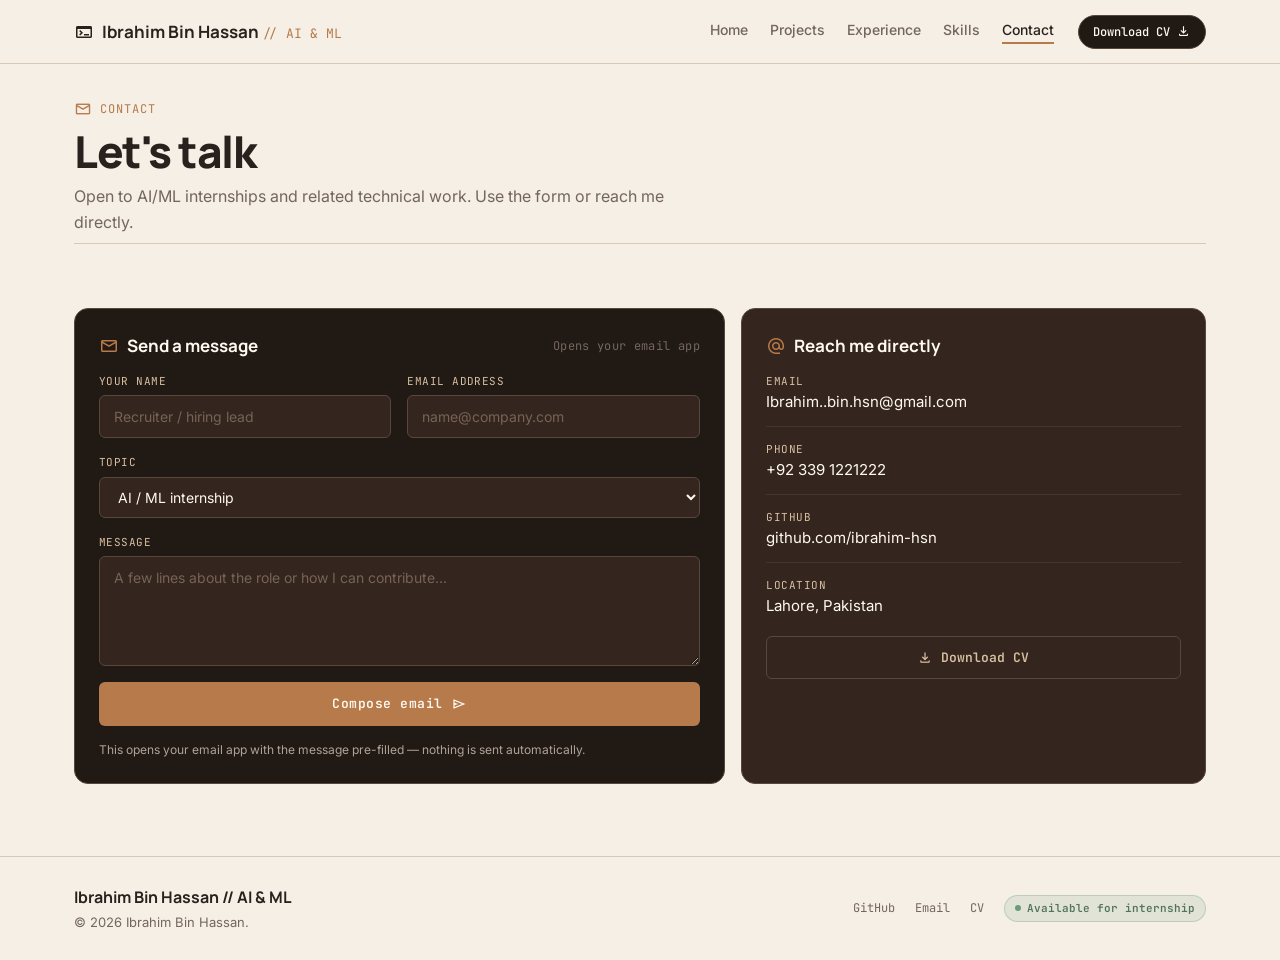
==== contact.html @ 2c00ba1b "new" ====
<!DOCTYPE html>
<html lang="en">
<head>
  <meta charset="utf-8"/>
  <meta name="viewport" content="width=device-width, initial-scale=1.0"/>
  <title>Contact — Ibrahim Bin Hassan</title>
  <meta name="description" content="Contact Ibrahim Bin Hassan about AI/ML internships, software engineering roles, or technical projects."/>

  <link rel="icon" href="data:image/svg+xml,%3Csvg xmlns='http://www.w3.org/2000/svg' viewBox='0 0 32 32'%3E%3Crect width='32' height='32' rx='7' fill='%23211914'/%3E%3Cpath d='M9 12h11v6a4 4 0 0 1-4 4h-3a4 4 0 0 1-4-4z' fill='none' stroke='%23B77A4A' stroke-width='2'/%3E%3Cpath d='M20 13h2.5a2.5 2.5 0 0 1 0 5H20' fill='none' stroke='%23B77A4A' stroke-width='2'/%3E%3C/svg%3E"/>

  <link rel="preconnect" href="https://fonts.googleapis.com"/>
  <link rel="preconnect" href="https://fonts.gstatic.com" crossorigin/>
  <link rel="stylesheet" href="css/style.css"/>
</head>
<body>

  <a class="skip-link" href="#main">Skip to content</a>

  <header class="top-navbar">
    <div class="nav-container">
      <a class="nav-brand" href="index.html">
        <span class="material-symbols-outlined" aria-hidden="true">terminal</span>
        <span>Ibrahim Bin Hassan <span class="brand-tag">// AI &amp; ML</span></span>
      </a>
      <nav class="nav-menu" aria-label="Primary">
        <div class="nav-links">
          <a class="nav-link" href="index.html">Home</a>
          <a class="nav-link" href="projects.html">Projects</a>
          <a class="nav-link" href="experience.html">Experience</a>
          <a class="nav-link" href="skills.html">Skills</a>
          <a class="nav-link" href="contact.html">Contact</a>
        </div>
        <a class="btn-resume" href="assetts/Ibrahim_Bin_Hassan_CV.pdf" target="_blank" download="Ibrahim_Bin_Hassan_CV.pdf">
          <span>Download CV</span>
          <span class="material-symbols-outlined" style="font-size:15px" aria-hidden="true">download</span>
        </a>
        <button id="mobile-menu-btn" class="mobile-menu-btn" aria-label="Open navigation menu" aria-expanded="false" aria-controls="mobile-dropdown">
          <span class="material-symbols-outlined" aria-hidden="true">menu</span>
        </button>
      </nav>
    </div>
    <div id="mobile-dropdown" class="mobile-dropdown">
      <a class="nav-link" href="index.html">Home</a>
      <a class="nav-link" href="projects.html">Projects</a>
      <a class="nav-link" href="experience.html">Experience</a>
      <a class="nav-link" href="skills.html">Skills</a>
      <a class="nav-link" href="contact.html">Contact</a>
      <a class="nav-link nav-link-cv" href="assetts/Ibrahim_Bin_Hassan_CV.pdf" target="_blank" download="Ibrahim_Bin_Hassan_CV.pdf">Download CV</a>
    </div>
  </header>

  <main class="main-wrapper" id="main">

    <div class="page-lead">
      <span class="page-eyebrow"><span class="material-symbols-outlined" style="font-size:18px" aria-hidden="true">mail</span> Contact</span>
      <h1 class="page-title">Let's talk</h1>
      <p class="page-desc">Open to AI/ML internships and related technical work. Use the form or reach me directly.</p>
    </div>

    <section class="contact-grid" aria-label="Contact">
      <article class="card contact-form-card">
        <div class="card-title-row">
          <span class="card-heading">
            <span class="material-symbols-outlined" aria-hidden="true">mail</span>
            <span>Send a message</span>
          </span>
          <span class="section-badge">Opens your email app</span>
        </div>

        <form id="portfolio-contact-form" class="form-layout" novalidate>
          <div class="form-row">
            <div class="form-group">
              <label for="sender-name" class="form-label">Your name</label>
              <input id="sender-name" name="name" class="form-input" placeholder="Recruiter / hiring lead" required type="text"/>
            </div>
            <div class="form-group">
              <label for="sender-email" class="form-label">Email address</label>
              <input id="sender-email" name="email" class="form-input" placeholder="name@company.com" required type="email"/>
            </div>
          </div>

          <div class="form-group">
            <label for="sender-topic" class="form-label">Topic</label>
            <select id="sender-topic" name="topic" class="form-select">
              <option value="AI / ML Internship">AI / ML internship</option>
              <option value="Software Engineering Role">Software engineering role</option>
              <option value="Technical Project Discussion">Technical / project discussion</option>
              <option value="General Professional Connect">General connect</option>
            </select>
          </div>

          <div class="form-group">
            <label for="sender-message" class="form-label">Message</label>
            <textarea id="sender-message" name="message" class="form-textarea" placeholder="A few lines about the role or how I can contribute…" required rows="4"></textarea>
          </div>

          <button class="btn-submit" type="submit">
            <span>Compose email</span>
            <span class="material-symbols-outlined" style="font-size:16px" aria-hidden="true">send</span>
          </button>
          <p class="form-note">This opens your email app with the message pre-filled — nothing is sent automatically.</p>
        </form>
      </article>

      <article class="card card-chocolate reach-card">
        <div class="card-title-row">
          <span class="card-heading">
            <span class="material-symbols-outlined" aria-hidden="true">alternate_email</span>
            Reach me directly
          </span>
        </div>

        <ul class="reach-list">
          <li>
            <span class="reach-key">Email</span>
            <a class="reach-val" href="mailto:Ibrahim..bin.hsn@gmail.com">Ibrahim..bin.hsn@gmail.com</a>
          </li>
          <li>
            <span class="reach-key">Phone</span>
            <a class="reach-val" href="tel:+923391221222">+92 339 1221222</a>
          </li>
          <li>
            <span class="reach-key">GitHub</span>
            <a class="reach-val" href="https://github.com/ibrahim-hsn" target="_blank" rel="noreferrer">github.com/ibrahim-hsn</a>
          </li>
          <li>
            <span class="reach-key">Location</span>
            <span class="reach-val">Lahore, Pakistan</span>
          </li>
        </ul>

        <a class="btn-full btn-full-outline" href="assetts/Ibrahim_Bin_Hassan_CV.pdf" target="_blank" download="Ibrahim_Bin_Hassan_CV.pdf">
          <span class="material-symbols-outlined" style="font-size:16px" aria-hidden="true">download</span>
          Download CV
        </a>
      </article>
    </section>

  </main>

  <footer class="site-footer">
    <div class="footer-container">
      <div>
        <div class="footer-brand">Ibrahim Bin Hassan // AI &amp; ML</div>
        <p class="footer-copy">© 2026 Ibrahim Bin Hassan.</p>
      </div>
      <nav class="footer-nav" aria-label="Footer">
        <a class="footer-link" href="https://github.com/ibrahim-hsn" target="_blank" rel="noreferrer">GitHub</a>
        <a class="footer-link" href="mailto:Ibrahim..bin.hsn@gmail.com">Email</a>
        <a class="footer-link" href="assetts/Ibrahim_Bin_Hassan_CV.pdf" target="_blank" download="Ibrahim_Bin_Hassan_CV.pdf">CV</a>
        <span class="footer-status-pill">
          <span class="pulse-dot dot-green" style="width:6px;height:6px;box-shadow:none" aria-hidden="true"></span>
          Available for internship
        </span>
      </nav>
    </div>
  </footer>

  <div id="toast" role="status" aria-live="polite"></div>
  <script src="js/main.js"></script>
</body>
</html>
---- css/style.css ----
/* ==========================================================================
   Ibrahim Bin Hassan — Developer Portfolio
   Pure vanilla CSS, no frameworks.
   ========================================================================== */

@import url('https://fonts.googleapis.com/css2?family=Inter:wght@400;500;600&family=JetBrains+Mono:wght@400;500;600&family=Manrope:wght@600;700;800&display=swap');
@import url('https://fonts.googleapis.com/css2?family=Material+Symbols+Outlined:opsz,wght,FILL,GRAD@20,400,0,0&display=swap');

/* --------------------------------------------------------------------------
   Design tokens
   -------------------------------------------------------------------------- */
:root {
  /* Coffee palette */
  --bg-cream: #F5EFE6;
  --bg-beige: #EBE2D4;        /* subtle band surface on light */
  --bg-card: #211914;         /* espresso */
  --bg-card-2: #34251F;       /* chocolate */
  --bg-card-subtle: #2C201A;
  --border-dark: #59473B;
  --border-light: #D8C9B7;

  --text-primary: #29211D;
  --text-secondary: #74665C;
  --text-ivory: #FFF9F0;
  --text-sand: #D9C0A0;
  --text-muted: #B3A296;

  /* Accents */
  --accent-caramel: #B77A4A;  /* primary: interactive */
  --accent-hover: #D4905A;
  --accent-green: #6E9A78;    /* secondary: positive / available */
  --status-green: #52745C;

  --focus-ring: #D4905A;

  --font-hero: 'Manrope', -apple-system, BlinkMacSystemFont, sans-serif;
  --font-body: 'Inter', -apple-system, BlinkMacSystemFont, sans-serif;
  --font-mono: 'JetBrains Mono', ui-monospace, monospace;

  --radius-sm: 6px;
  --radius-md: 10px;
  --radius-lg: 14px;
  --radius-full: 9999px;

  --shadow-card: 0 4px 20px -2px rgba(33, 25, 20, 0.08);
  --shadow-hover: 0 10px 30px -6px rgba(33, 25, 20, 0.22);

  --maxw: 1180px;
}

/* --------------------------------------------------------------------------
   Reset & base
   -------------------------------------------------------------------------- */
*, *::before, *::after { box-sizing: border-box; margin: 0; padding: 0; }

html {
  scroll-behavior: smooth;
  scroll-padding-top: 84px;
}

body {
  font-family: var(--font-body);
  background-color: var(--bg-cream);
  color: var(--text-primary);
  line-height: 1.5;
  -webkit-font-smoothing: antialiased;
  min-height: 100vh;
  display: flex;
  flex-direction: column;
}

a { color: inherit; text-decoration: none; }
ul { list-style: none; }
button, input, select, textarea { font: inherit; color: inherit; }
img { display: block; max-width: 100%; }
h1, h2, h3, h4 { font-weight: inherit; }

.material-symbols-outlined {
  font-family: 'Material Symbols Outlined';
  font-weight: normal;
  font-style: normal;
  font-size: 20px;
  line-height: 1;
  letter-spacing: normal;
  text-transform: none;
  display: inline-block;
  white-space: nowrap;
  direction: ltr;
  -webkit-font-smoothing: antialiased;
  vertical-align: middle;
}

::selection { background-color: var(--accent-caramel); color: var(--text-ivory); }

/* Visible focus for keyboard users everywhere */
:focus-visible {
  outline: 2px solid var(--focus-ring);
  outline-offset: 2px;
  border-radius: 3px;
}

/* Skip link */
.skip-link {
  position: absolute;
  left: 12px;
  top: -56px;
  z-index: 2000;
  background: var(--bg-card);
  color: var(--text-ivory);
  padding: 10px 16px;
  border-radius: var(--radius-sm);
  font-family: var(--font-mono);
  font-size: 0.8125rem;
  transition: top 0.2s ease;
}
.skip-link:focus { top: 12px; }

/* --------------------------------------------------------------------------
   Navigation
   -------------------------------------------------------------------------- */
.top-navbar {
  position: fixed;
  inset: 0 0 auto 0;
  height: 64px;
  background-color: rgba(245, 239, 230, 0.92);
  backdrop-filter: blur(12px);
  -webkit-backdrop-filter: blur(12px);
  border-bottom: 1px solid var(--border-light);
  z-index: 1000;
  display: flex;
  align-items: center;
  transition: box-shadow 0.25s ease, background-color 0.25s ease;
}
.top-navbar.scrolled {
  box-shadow: 0 4px 15px rgba(33, 25, 20, 0.08);
  background-color: rgba(245, 239, 230, 0.98);
}

.nav-container {
  width: 100%;
  max-width: var(--maxw);
  margin: 0 auto;
  padding: 0 24px;
  display: flex;
  justify-content: space-between;
  align-items: center;
}

.nav-brand {
  display: flex;
  align-items: center;
  gap: 8px;
  font-family: var(--font-hero);
  font-weight: 700;
  font-size: 1.0625rem;
  color: var(--text-primary);
  transition: color 0.2s;
}
.nav-brand:hover { color: var(--accent-caramel); }
.nav-brand .brand-tag {
  font-family: var(--font-mono);
  font-size: 0.8125rem;
  font-weight: 400;
  color: var(--accent-caramel);
}

.nav-menu { display: flex; align-items: center; gap: 24px; }
.nav-links { display: flex; align-items: center; gap: 22px; }

.nav-link {
  font-size: 0.875rem;
  font-weight: 500;
  color: var(--text-secondary);
  transition: color 0.2s, border-color 0.2s;
  padding-bottom: 2px;
  border-bottom: 2px solid transparent;
}
.nav-link:hover,
.nav-link.active {
  color: var(--text-primary);
  border-bottom-color: var(--accent-caramel);
}

.btn-resume {
  font-family: var(--font-mono);
  font-size: 0.75rem;
  font-weight: 500;
  background-color: var(--bg-card);
  color: var(--text-ivory);
  padding: 7px 14px;
  border-radius: var(--radius-full);
  border: 1px solid var(--border-dark);
  display: inline-flex;
  align-items: center;
  gap: 6px;
  transition: background-color 0.2s, color 0.2s, border-color 0.2s;
}
.btn-resume:hover {
  background-color: var(--bg-card-2);
  color: var(--accent-caramel);
  border-color: var(--accent-caramel);
}

.mobile-menu-btn {
  display: none;
  background: none;
  border: none;
  cursor: pointer;
  color: var(--text-primary);
  padding: 4px;
}

.mobile-dropdown {
  display: none;
  flex-direction: column;
  position: absolute;
  top: 64px;
  left: 0;
  right: 0;
  background-color: rgba(245, 239, 230, 0.98);
  backdrop-filter: blur(12px);
  -webkit-backdrop-filter: blur(12px);
  border-bottom: 1px solid var(--border-light);
  padding: 16px 24px;
  gap: 14px;
  box-shadow: 0 10px 20px rgba(0, 0, 0, 0.06);
}
.mobile-dropdown.open { display: flex; }
.nav-link-cv { color: var(--accent-caramel); font-weight: 600; }

/* --------------------------------------------------------------------------
   Layout
   -------------------------------------------------------------------------- */
.main-wrapper {
  width: 100%;
  max-width: var(--maxw);
  margin: 0 auto;
  padding: 100px 24px 72px;
  display: flex;
  flex-direction: column;
  gap: 64px;
  flex: 1;
}

.card {
  background-color: var(--bg-card);
  border: 1px solid var(--border-dark);
  border-radius: var(--radius-lg);
  padding: 24px;
  position: relative;
  overflow: hidden;
  transition: transform 0.2s ease, border-color 0.2s ease, box-shadow 0.2s ease;
}
.card-chocolate { background-color: var(--bg-card-2); }

/* Section header */
.section-header {
  display: flex;
  justify-content: space-between;
  align-items: baseline;
  gap: 16px;
  margin-bottom: 20px;
  flex-wrap: wrap;
}
.section-title {
  font-family: var(--font-hero);
  font-size: 1.5rem;
  font-weight: 800;
  color: var(--text-primary);
  letter-spacing: -0.02em;
  display: flex;
  align-items: center;
  gap: 10px;
}
.section-title .material-symbols-outlined { color: var(--accent-caramel); }
.section-badge {
  font-family: var(--font-mono);
  font-size: 0.75rem;
  color: var(--text-secondary);
  letter-spacing: 0.03em;
}
.meta-dim { color: rgba(217, 192, 160, 0.65); }

/* --------------------------------------------------------------------------
   Hero
   -------------------------------------------------------------------------- */
.hero { display: flex; flex-direction: column; gap: 16px; }

.hero-top {
  display: grid;
  grid-template-columns: 1.6fr 1fr;
  gap: 16px;
}

.hero-title-card {
  display: flex;
  flex-direction: column;
  justify-content: space-between;
  min-height: 300px;
}

.card-top-meta {
  display: flex;
  justify-content: space-between;
  align-items: center;
  font-family: var(--font-mono);
  font-size: 0.75rem;
}
.pulse-dot-wrapper {
  display: flex;
  align-items: center;
  gap: 8px;
  color: var(--text-sand);
  letter-spacing: 0.05em;
}
.pulse-dot {
  width: 8px;
  height: 8px;
  border-radius: 50%;
  background-color: var(--accent-caramel);
  box-shadow: 0 0 8px var(--accent-caramel);
  animation: pulse-glow 2s infinite ease-in-out;
}
.dot-green { background-color: var(--accent-green); box-shadow: 0 0 6px var(--accent-green); }
@keyframes pulse-glow {
  0%, 100% { opacity: 1; transform: scale(1); }
  50% { opacity: 0.45; transform: scale(0.85); }
}

.hero-name-heading {
  font-family: var(--font-hero);
  font-size: clamp(2.5rem, 6vw, 3.5rem);
  font-weight: 800;
  line-height: 1.04;
  letter-spacing: -0.03em;
  color: var(--text-ivory);
  padding: 18px 0;
}
.hero-name-heading span { display: block; }
.hero-name-heading .last-name { color: var(--text-sand); }

.card-bottom-meta {
  display: flex;
  justify-content: space-between;
  align-items: center;
  gap: 12px;
  border-top: 1px solid rgba(89, 71, 59, 0.6);
  padding-top: 14px;
  font-family: var(--font-mono);
  font-size: 0.75rem;
}
.meta-title { color: var(--text-sand); }
.meta-location { color: var(--accent-caramel); }

.hero-portrait-card {
  min-height: 300px;
  padding: 0;
  position: relative;
  background-color: var(--bg-card-2);
}
.hero-portrait-img {
  width: 100%;
  height: 100%;
  object-fit: cover;
  object-position: top center;
  transition: transform 0.5s ease;
}
.hero-portrait-card:hover .hero-portrait-img { transform: scale(1.04); }
.portrait-overlay {
  position: absolute;
  inset: 0;
  background: linear-gradient(to top, rgba(33,25,20,0.9) 0%, rgba(33,25,20,0.2) 42%, transparent 100%);
  display: flex;
  align-items: flex-end;
  padding: 16px;
}
.portrait-caption {
  width: 100%;
  display: flex;
  justify-content: space-between;
  align-items: center;
}
.portrait-name { font-family: var(--font-mono); font-size: 0.8125rem; color: var(--text-ivory); font-weight: 500; }
.portrait-badge {
  width: 28px; height: 28px;
  border-radius: 50%;
  background: rgba(255, 249, 240, 0.15);
  color: var(--text-ivory);
  display: flex; align-items: center; justify-content: center;
  backdrop-filter: blur(4px);
}

.hero-bottom {
  display: grid;
  grid-template-columns: 1.6fr 1fr;
  gap: 16px;
}
.bio-card { display: flex; flex-direction: column; gap: 14px; }
.status-indicator {
  display: inline-block;
  width: 9px; height: 9px;
  border-radius: 50%;
  background-color: var(--accent-green);
}
.bio-text { font-size: 0.9375rem; line-height: 1.65; color: var(--text-ivory); }
.bio-text strong { color: var(--text-sand); }

.tag-list {
  display: flex;
  flex-wrap: wrap;
  gap: 8px;
  font-family: var(--font-mono);
  font-size: 0.75rem;
  color: var(--text-sand);
  border-top: 1px solid rgba(89, 71, 59, 0.6);
  padding-top: 14px;
  margin-top: auto;
}
.tag-list li {
  border: 1px solid var(--border-dark);
  border-radius: var(--radius-sm);
  padding: 3px 9px;
}

/* Contact CTA card */
.cta-card {
  display: flex;
  flex-direction: column;
  justify-content: space-between;
}
.cta-header { display: flex; justify-content: space-between; align-items: center; gap: 10px; }
.cta-subtext { font-size: 0.9375rem; color: var(--text-sand); }
.cta-icon-circle {
  width: 34px; height: 34px;
  border-radius: 50%;
  border: 1px solid var(--border-dark);
  display: flex; align-items: center; justify-content: center;
  color: var(--text-ivory);
  flex-shrink: 0;
  transition: background-color 0.2s, border-color 0.2s, transform 0.2s;
}
.cta-card:hover .cta-icon-circle {
  background-color: var(--accent-caramel);
  border-color: var(--accent-caramel);
  transform: translate(2px, -2px);
}
.cta-body { margin-top: 32px; }
.cta-title {
  display: block;
  font-family: var(--font-hero);
  font-size: 1.625rem;
  font-weight: 800;
  color: var(--text-ivory);
  letter-spacing: -0.02em;
  transition: color 0.2s;
}
.cta-card:hover .cta-title { color: var(--accent-caramel); }
.cta-hint { font-family: var(--font-mono); font-size: 0.8125rem; color: rgba(217,192,160,0.75); margin-top: 6px; display: block; }

/* --------------------------------------------------------------------------
   Projects
   -------------------------------------------------------------------------- */
.projects-grid { display: grid; grid-template-columns: 1fr 1fr; gap: 16px; }
.project-card {
  display: flex;
  flex-direction: column;
  justify-content: space-between;
  padding: 28px;
}
.project-top-row { display: flex; justify-content: space-between; align-items: center; margin-bottom: 12px; }
.project-category {
  font-family: var(--font-mono);
  font-size: 0.75rem;
  font-weight: 600;
  color: var(--accent-caramel);
  letter-spacing: 0.03em;
}
.project-icon { color: var(--accent-caramel); }
.project-title {
  font-family: var(--font-hero);
  font-size: 1.3125rem;
  font-weight: 700;
  color: var(--text-ivory);
  letter-spacing: -0.01em;
  line-height: 1.3;
}
.project-desc { font-size: 0.875rem; color: var(--text-muted); line-height: 1.6; margin-top: 10px; }

/* Expandable details */
.project-details { margin-top: 14px; }
.project-details summary {
  display: flex;
  align-items: center;
  gap: 6px;
  cursor: pointer;
  list-style: none;
  font-family: var(--font-mono);
  font-size: 0.75rem;
  color: var(--text-sand);
  width: fit-content;
  transition: color 0.2s;
}
.project-details summary::-webkit-details-marker { display: none; }
.project-details summary:hover { color: var(--accent-caramel); }
.summary-chevron { font-size: 18px; transition: transform 0.25s ease; }
.project-details[open] .summary-chevron { transform: rotate(180deg); }
.details-list {
  margin-top: 12px;
  display: flex;
  flex-direction: column;
  gap: 6px;
}
.details-list li {
  font-size: 0.8125rem;
  color: rgba(216, 201, 183, 0.9);
  line-height: 1.45;
  padding-left: 14px;
  position: relative;
}
.details-list li::before { content: '•'; position: absolute; left: 0; color: var(--accent-caramel); }

.project-footer {
  margin-top: 24px;
  padding-top: 16px;
  border-top: 1px solid rgba(89, 71, 59, 0.6);
  display: flex;
  flex-direction: column;
  gap: 16px;
}
.tech-pills { display: flex; flex-wrap: wrap; gap: 6px; }
.tech-pill {
  font-family: var(--font-mono);
  font-size: 0.75rem;
  background-color: var(--bg-card-2);
  border: 1px solid var(--border-dark);
  color: var(--text-sand);
  padding: 3px 9px;
  border-radius: var(--radius-sm);
}
.project-links { display: flex; align-items: center; gap: 12px; flex-wrap: wrap; }
.project-btn {
  font-family: var(--font-mono);
  font-size: 0.8125rem;
  display: inline-flex;
  align-items: center;
  gap: 6px;
  padding: 8px 16px;
  border-radius: var(--radius-sm);
  font-weight: 500;
  transition: background-color 0.2s, border-color 0.2s, color 0.2s;
}
.project-btn-primary {
  background-color: var(--accent-caramel);
  color: var(--text-ivory);
  border: 1px solid var(--accent-caramel);
}
.project-btn-primary:hover { background-color: var(--accent-hover); border-color: var(--accent-hover); }

/* --------------------------------------------------------------------------
   Experience (+ merged strengths band)
   -------------------------------------------------------------------------- */
.strengths-band {
  display: grid;
  grid-template-columns: repeat(3, 1fr);
  gap: 16px;
  margin-bottom: 24px;
}
.strength-chip {
  display: flex;
  align-items: flex-start;
  gap: 12px;
  background-color: var(--bg-beige);
  border: 1px solid var(--border-light);
  border-radius: var(--radius-md);
  padding: 16px;
  font-family: var(--font-hero);
  font-weight: 600;
  font-size: 0.9375rem;
  color: var(--text-primary);
  line-height: 1.35;
}
.strength-num {
  font-family: var(--font-mono);
  font-size: 0.75rem;
  font-weight: 700;
  color: var(--accent-caramel);
  flex-shrink: 0;
  padding-top: 2px;
}

.timeline { display: grid; grid-template-columns: 1fr 1fr; gap: 16px; }
.role-block { display: flex; flex-direction: column; gap: 8px; }
.role-dates {
  display: flex;
  justify-content: space-between;
  align-items: center;
  font-family: var(--font-mono);
  font-size: 0.75rem;
  gap: 10px;
}
.role-dates .date { color: var(--accent-caramel); font-weight: 600; }
.role-dates .loc { color: rgba(217, 192, 160, 0.7); }
.role-title {
  font-family: var(--font-hero);
  font-size: 1.0625rem;
  font-weight: 700;
  color: var(--text-ivory);
  line-height: 1.35;
  margin-top: 4px;
}
.role-company { font-size: 0.8125rem; color: var(--text-sand); font-weight: 500; }
.role-points { margin-top: 10px; display: flex; flex-direction: column; gap: 7px; }
.role-points li {
  font-size: 0.8125rem;
  color: rgba(216, 201, 183, 0.9);
  line-height: 1.5;
  position: relative;
  padding-left: 14px;
}
.role-points li::before { content: '•'; position: absolute; left: 0; color: var(--accent-caramel); font-weight: bold; }

/* --------------------------------------------------------------------------
   Skills & Education
   -------------------------------------------------------------------------- */
.skills-grid { display: grid; grid-template-columns: 1.6fr 1fr; gap: 16px; }
.skills-card { display: flex; flex-direction: column; gap: 20px; }
.skills-group { display: flex; flex-direction: column; gap: 10px; }
.skills-label {
  font-family: var(--font-mono);
  font-size: 0.6875rem;
  letter-spacing: 0.06em;
  text-transform: uppercase;
  color: var(--text-sand);
}
.chip-row { display: flex; flex-wrap: wrap; gap: 8px; }
.chip {
  font-family: var(--font-mono);
  font-size: 0.8125rem;
  background-color: var(--bg-card-2);
  border: 1px solid var(--border-dark);
  color: var(--text-ivory);
  padding: 6px 12px;
  border-radius: var(--radius-full);
}
.chip-learning {
  border-color: var(--accent-green);
  color: var(--accent-green);
  background-color: rgba(110, 154, 120, 0.1);
}

.skills-side { display: flex; flex-direction: column; gap: 16px; }
.card-title-row { display: flex; justify-content: space-between; align-items: center; gap: 12px; margin-bottom: 14px; }
.card-heading {
  font-family: var(--font-hero);
  font-size: 1.0625rem;
  font-weight: 700;
  color: var(--text-ivory);
  display: flex;
  align-items: center;
  gap: 8px;
}
.card-heading .material-symbols-outlined { color: var(--accent-caramel); }

.education-card { display: flex; flex-direction: column; }
.edu-meta {
  display: flex;
  justify-content: space-between;
  font-family: var(--font-mono);
  font-size: 0.75rem;
}
.edu-period { color: var(--accent-caramel); font-weight: 600; }
.edu-place { color: rgba(217, 192, 160, 0.7); }
.edu-school { font-family: var(--font-hero); font-size: 1.0625rem; font-weight: 700; color: var(--text-ivory); margin-top: 10px; }
.edu-degree { font-size: 0.8125rem; color: var(--text-sand); margin-top: 2px; }
.edu-desc { font-size: 0.8125rem; color: var(--text-muted); line-height: 1.55; margin-top: 12px; }

.status-card { display: flex; flex-direction: column; }
.status-row {
  display: flex;
  justify-content: space-between;
  align-items: center;
  font-family: var(--font-mono);
  font-size: 0.75rem;
}
.status-label { color: var(--text-sand); }
.status-pulse-badge { display: flex; align-items: center; gap: 6px; color: var(--accent-green); font-weight: 600; }
.status-headline {
  font-family: var(--font-hero);
  font-size: 1.125rem;
  font-weight: 700;
  color: var(--text-ivory);
  line-height: 1.3;
  margin-top: 14px;
}
.btn-full {
  width: 100%;
  padding: 11px;
  border-radius: var(--radius-sm);
  background-color: var(--accent-caramel);
  color: var(--text-ivory);
  font-family: var(--font-mono);
  font-size: 0.8125rem;
  font-weight: 600;
  text-align: center;
  border: none;
  cursor: pointer;
  margin-top: 18px;
  transition: background-color 0.2s;
  display: inline-flex;
  align-items: center;
  justify-content: center;
  gap: 8px;
}
.btn-full:hover { background-color: var(--accent-hover); }
.btn-full-outline {
  background-color: transparent;
  border: 1px solid var(--border-dark);
  color: var(--text-sand);
}
.btn-full-outline:hover { background-color: transparent; border-color: var(--accent-caramel); color: var(--text-ivory); }

/* --------------------------------------------------------------------------
   Contact
   -------------------------------------------------------------------------- */
.contact-grid { display: grid; grid-template-columns: 1.4fr 1fr; gap: 16px; }
.contact-form-card { display: flex; flex-direction: column; }
.form-layout { display: flex; flex-direction: column; gap: 16px; }
.form-row { display: grid; grid-template-columns: 1fr 1fr; gap: 16px; }
.form-group { display: flex; flex-direction: column; gap: 6px; }
.form-label {
  font-family: var(--font-mono);
  font-size: 0.6875rem;
  color: var(--text-sand);
  letter-spacing: 0.04em;
  text-transform: uppercase;
}
.form-input, .form-select, .form-textarea {
  background-color: var(--bg-card-2);
  border: 1px solid var(--border-dark);
  border-radius: var(--radius-sm);
  padding: 10px 14px;
  color: var(--text-ivory);
  font-size: 0.875rem;
  transition: border-color 0.2s;
}
.form-input::placeholder, .form-textarea::placeholder { color: rgba(217, 192, 160, 0.4); }
.form-input:focus, .form-select:focus, .form-textarea:focus {
  outline: none;
  border-color: var(--accent-caramel);
}
.form-textarea { resize: vertical; min-height: 110px; }
.btn-submit {
  display: flex;
  align-items: center;
  justify-content: center;
  gap: 8px;
  width: 100%;
  padding: 12px;
  border-radius: var(--radius-sm);
  background-color: var(--accent-caramel);
  color: var(--text-ivory);
  font-family: var(--font-mono);
  font-size: 0.8125rem;
  font-weight: 600;
  letter-spacing: 0.04em;
  border: none;
  cursor: pointer;
  transition: background-color 0.2s;
}
.btn-submit:hover { background-color: var(--accent-hover); }
.form-note { font-size: 0.75rem; color: var(--text-muted); line-height: 1.4; }

/* Reach me card (replaces ethos) */
.reach-card { display: flex; flex-direction: column; }
.reach-list { display: flex; flex-direction: column; gap: 14px; }
.reach-list li {
  display: flex;
  flex-direction: column;
  gap: 2px;
  padding-bottom: 12px;
  border-bottom: 1px solid rgba(89, 71, 59, 0.5);
}
.reach-list li:last-child { border-bottom: none; padding-bottom: 0; }
.reach-key {
  font-family: var(--font-mono);
  font-size: 0.6875rem;
  text-transform: uppercase;
  letter-spacing: 0.05em;
  color: var(--text-sand);
}
.reach-val { font-size: 0.9375rem; color: var(--text-ivory); transition: color 0.2s; word-break: break-word; }
a.reach-val:hover { color: var(--accent-caramel); }

/* --------------------------------------------------------------------------
   Footer
   -------------------------------------------------------------------------- */
.site-footer {
  background-color: var(--bg-cream);
  border-top: 1px solid var(--border-light);
  width: 100%;
  margin-top: auto;
}
.footer-container {
  max-width: var(--maxw);
  margin: 0 auto;
  padding: 28px 24px;
  display: flex;
  justify-content: space-between;
  align-items: center;
  flex-wrap: wrap;
  gap: 20px;
}
.footer-brand { font-family: var(--font-hero); font-weight: 700; color: var(--text-primary); font-size: 1rem; }
.footer-copy { font-size: 0.8125rem; color: var(--text-secondary); margin-top: 4px; }
.footer-nav { display: flex; align-items: center; gap: 20px; flex-wrap: wrap; }
.footer-link { font-family: var(--font-mono); font-size: 0.75rem; color: var(--text-secondary); transition: color 0.2s; }
.footer-link:hover { color: var(--accent-caramel); }
.footer-status-pill {
  display: inline-flex;
  align-items: center;
  gap: 6px;
  padding: 4px 10px;
  border-radius: var(--radius-full);
  background-color: rgba(110, 154, 120, 0.14);
  border: 1px solid rgba(110, 154, 120, 0.3);
  color: var(--status-green);
  font-family: var(--font-mono);
  font-size: 0.6875rem;
  font-weight: 600;
}

/* Toast */
#toast {
  visibility: hidden;
  min-width: 260px;
  max-width: calc(100vw - 40px);
  background-color: var(--bg-card);
  color: var(--text-ivory);
  border: 1px solid var(--accent-caramel);
  padding: 12px 20px;
  border-radius: var(--radius-sm);
  position: fixed;
  z-index: 2000;
  left: 50%;
  bottom: 30px;
  transform: translateX(-50%) translateY(20px);
  opacity: 0;
  transition: opacity 0.3s ease, transform 0.3s ease;
  font-family: var(--font-mono);
  font-size: 0.8125rem;
  box-shadow: 0 10px 25px rgba(0, 0, 0, 0.25);
  text-align: center;
}
#toast.show { visibility: visible; opacity: 1; transform: translateX(-50%) translateY(0); }

/* --------------------------------------------------------------------------
   Responsive
   -------------------------------------------------------------------------- */
@media (max-width: 960px) {
  .hero-top,
  .hero-bottom,
  .skills-grid,
  .contact-grid { grid-template-columns: 1fr; }
  .strengths-band { grid-template-columns: 1fr; gap: 12px; }
  .main-wrapper { gap: 52px; }
}

@media (max-width: 768px) {
  .timeline,
  .projects-grid { grid-template-columns: 1fr; }
}

@media (max-width: 680px) {
  .nav-links, .btn-resume { display: none; }
  .mobile-menu-btn { display: block; }
  .form-row { grid-template-columns: 1fr; }
  .footer-container { flex-direction: column; align-items: flex-start; }
  .main-wrapper { padding: 92px 18px 56px; }
}

/* --------------------------------------------------------------------------
   Motion preferences
   -------------------------------------------------------------------------- */
@media (prefers-reduced-motion: reduce) {
  html { scroll-behavior: auto; }
  *, *::before, *::after {
    animation-duration: 0.001ms !important;
    animation-iteration-count: 1 !important;
    transition-duration: 0.001ms !important;
  }
  .pulse-dot { animation: none; }
}

/* ==========================================================================
   Multi-page additions: inner-page lead headers & home highlights
   ========================================================================== */
.page-lead {
  display: flex;
  flex-direction: column;
  gap: 10px;
  padding-bottom: 8px;
  border-bottom: 1px solid var(--border-light);
}
.page-eyebrow {
  font-family: var(--font-mono);
  font-size: 0.75rem;
  letter-spacing: 0.08em;
  text-transform: uppercase;
  color: var(--accent-caramel);
  display: inline-flex;
  align-items: center;
  gap: 8px;
}
.page-title {
  font-family: var(--font-hero);
  font-size: clamp(2rem, 4vw, 2.75rem);
  font-weight: 800;
  letter-spacing: -0.03em;
  color: var(--text-primary);
  line-height: 1.05;
}
.page-desc {
  font-size: 1rem;
  color: var(--text-secondary);
  max-width: 62ch;
  line-height: 1.6;
}

/* Home highlights: quick links to the inner pages */
.home-highlights {
  display: grid;
  grid-template-columns: repeat(3, 1fr);
  gap: 16px;
}
.highlight-card {
  display: flex;
  flex-direction: column;
  justify-content: space-between;
  gap: 24px;
  min-height: 160px;
}
.highlight-top { display: flex; justify-content: space-between; align-items: flex-start; gap: 12px; }
.highlight-icon {
  width: 38px; height: 38px;
  border-radius: var(--radius-md);
  background-color: var(--bg-card-2);
  border: 1px solid var(--border-dark);
  display: flex; align-items: center; justify-content: center;
  color: var(--accent-caramel);
  flex-shrink: 0;
}
.highlight-arrow {
  color: var(--text-sand);
  transition: transform 0.2s, color 0.2s;
}
.highlight-card:hover .highlight-arrow { color: var(--accent-caramel); transform: translate(2px, -2px); }
.highlight-title {
  font-family: var(--font-hero);
  font-size: 1.1875rem;
  font-weight: 700;
  color: var(--text-ivory);
}
.highlight-desc { font-size: 0.8125rem; color: var(--text-muted); line-height: 1.5; margin-top: 4px; }

@media (max-width: 960px) {
  .home-highlights { grid-template-columns: 1fr; }
}
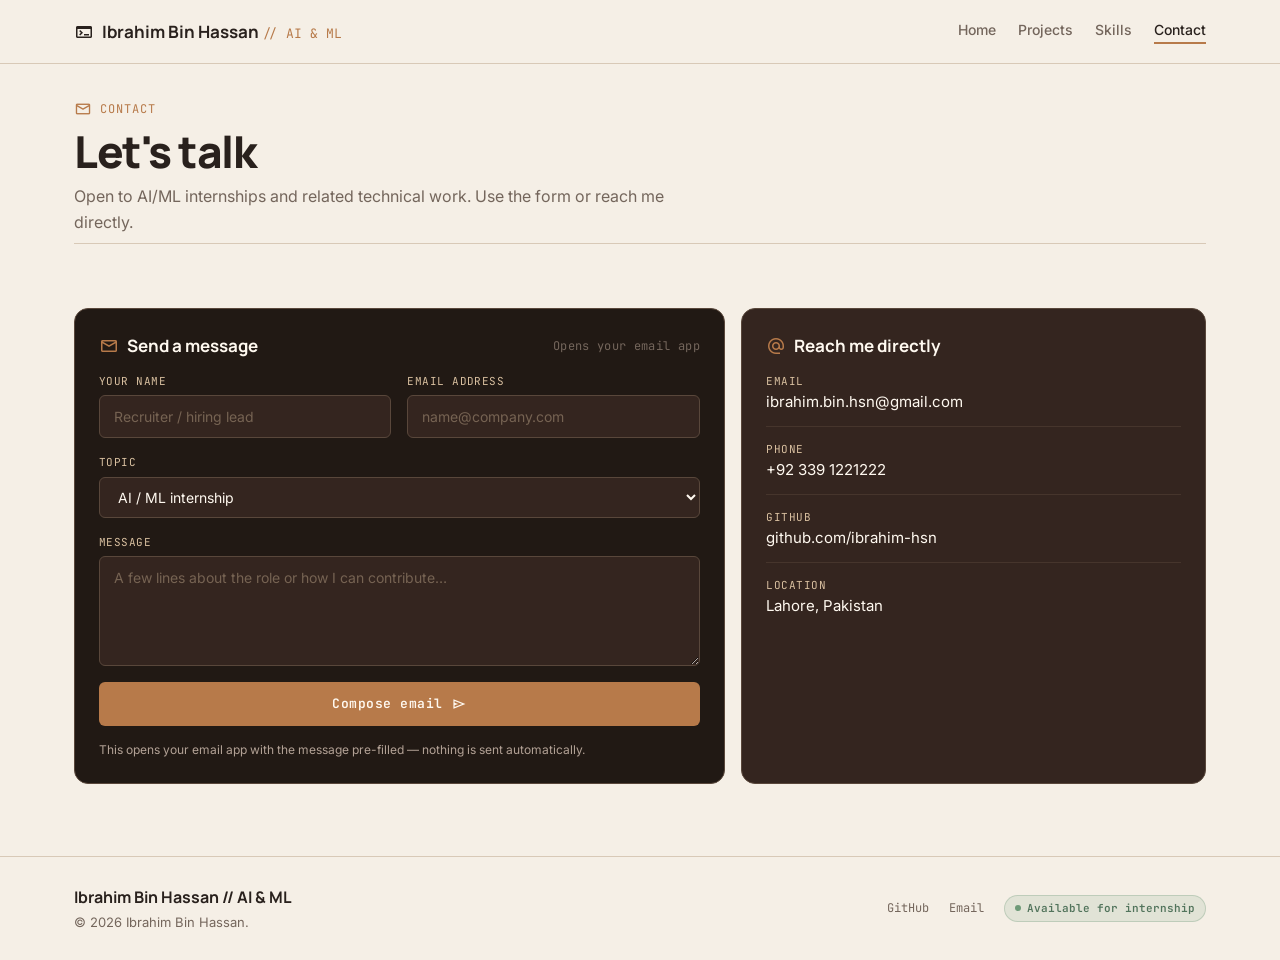
==== commit 9c6ac589: "more changes" ====
--- a/contact.html
+++ b/contact.html
@@ -26,14 +26,9 @@
         <div class="nav-links">
           <a class="nav-link" href="index.html">Home</a>
           <a class="nav-link" href="projects.html">Projects</a>
-          <a class="nav-link" href="experience.html">Experience</a>
           <a class="nav-link" href="skills.html">Skills</a>
           <a class="nav-link" href="contact.html">Contact</a>
         </div>
-        <a class="btn-resume" href="assetts/Ibrahim_Bin_Hassan_CV.pdf" target="_blank" download="Ibrahim_Bin_Hassan_CV.pdf">
-          <span>Download CV</span>
-          <span class="material-symbols-outlined" style="font-size:15px" aria-hidden="true">download</span>
-        </a>
         <button id="mobile-menu-btn" class="mobile-menu-btn" aria-label="Open navigation menu" aria-expanded="false" aria-controls="mobile-dropdown">
           <span class="material-symbols-outlined" aria-hidden="true">menu</span>
         </button>
@@ -42,10 +37,8 @@
     <div id="mobile-dropdown" class="mobile-dropdown">
       <a class="nav-link" href="index.html">Home</a>
       <a class="nav-link" href="projects.html">Projects</a>
-      <a class="nav-link" href="experience.html">Experience</a>
       <a class="nav-link" href="skills.html">Skills</a>
       <a class="nav-link" href="contact.html">Contact</a>
-      <a class="nav-link nav-link-cv" href="assetts/Ibrahim_Bin_Hassan_CV.pdf" target="_blank" download="Ibrahim_Bin_Hassan_CV.pdf">Download CV</a>
     </div>
   </header>
 
@@ -113,7 +106,7 @@
         <ul class="reach-list">
           <li>
             <span class="reach-key">Email</span>
-            <a class="reach-val" href="mailto:Ibrahim..bin.hsn@gmail.com">Ibrahim..bin.hsn@gmail.com</a>
+            <a class="reach-val" href="mailto:ibrahim.bin.hsn@gmail.com">ibrahim.bin.hsn@gmail.com</a>
           </li>
           <li>
             <span class="reach-key">Phone</span>
@@ -129,10 +122,6 @@
           </li>
         </ul>
 
-        <a class="btn-full btn-full-outline" href="assetts/Ibrahim_Bin_Hassan_CV.pdf" target="_blank" download="Ibrahim_Bin_Hassan_CV.pdf">
-          <span class="material-symbols-outlined" style="font-size:16px" aria-hidden="true">download</span>
-          Download CV
-        </a>
       </article>
     </section>
 
@@ -146,8 +135,7 @@
       </div>
       <nav class="footer-nav" aria-label="Footer">
         <a class="footer-link" href="https://github.com/ibrahim-hsn" target="_blank" rel="noreferrer">GitHub</a>
-        <a class="footer-link" href="mailto:Ibrahim..bin.hsn@gmail.com">Email</a>
-        <a class="footer-link" href="assetts/Ibrahim_Bin_Hassan_CV.pdf" target="_blank" download="Ibrahim_Bin_Hassan_CV.pdf">CV</a>
+        <a class="footer-link" href="mailto:ibrahim.bin.hsn@gmail.com">Email</a>
         <span class="footer-status-pill">
           <span class="pulse-dot dot-green" style="width:6px;height:6px;box-shadow:none" aria-hidden="true"></span>
           Available for internship
--- a/css/style.css
+++ b/css/style.css
@@ -181,26 +181,6 @@
   border-bottom-color: var(--accent-caramel);
 }
 
-.btn-resume {
-  font-family: var(--font-mono);
-  font-size: 0.75rem;
-  font-weight: 500;
-  background-color: var(--bg-card);
-  color: var(--text-ivory);
-  padding: 7px 14px;
-  border-radius: var(--radius-full);
-  border: 1px solid var(--border-dark);
-  display: inline-flex;
-  align-items: center;
-  gap: 6px;
-  transition: background-color 0.2s, color 0.2s, border-color 0.2s;
-}
-.btn-resume:hover {
-  background-color: var(--bg-card-2);
-  color: var(--accent-caramel);
-  border-color: var(--accent-caramel);
-}
-
 .mobile-menu-btn {
   display: none;
   background: none;
@@ -226,7 +206,6 @@
   box-shadow: 0 10px 20px rgba(0, 0, 0, 0.06);
 }
 .mobile-dropdown.open { display: flex; }
-.nav-link-cv { color: var(--accent-caramel); font-weight: 600; }
 
 /* --------------------------------------------------------------------------
    Layout
@@ -555,69 +534,6 @@
   border: 1px solid var(--accent-caramel);
 }
 .project-btn-primary:hover { background-color: var(--accent-hover); border-color: var(--accent-hover); }
-
-/* --------------------------------------------------------------------------
-   Experience (+ merged strengths band)
-   -------------------------------------------------------------------------- */
-.strengths-band {
-  display: grid;
-  grid-template-columns: repeat(3, 1fr);
-  gap: 16px;
-  margin-bottom: 24px;
-}
-.strength-chip {
-  display: flex;
-  align-items: flex-start;
-  gap: 12px;
-  background-color: var(--bg-beige);
-  border: 1px solid var(--border-light);
-  border-radius: var(--radius-md);
-  padding: 16px;
-  font-family: var(--font-hero);
-  font-weight: 600;
-  font-size: 0.9375rem;
-  color: var(--text-primary);
-  line-height: 1.35;
-}
-.strength-num {
-  font-family: var(--font-mono);
-  font-size: 0.75rem;
-  font-weight: 700;
-  color: var(--accent-caramel);
-  flex-shrink: 0;
-  padding-top: 2px;
-}
-
-.timeline { display: grid; grid-template-columns: 1fr 1fr; gap: 16px; }
-.role-block { display: flex; flex-direction: column; gap: 8px; }
-.role-dates {
-  display: flex;
-  justify-content: space-between;
-  align-items: center;
-  font-family: var(--font-mono);
-  font-size: 0.75rem;
-  gap: 10px;
-}
-.role-dates .date { color: var(--accent-caramel); font-weight: 600; }
-.role-dates .loc { color: rgba(217, 192, 160, 0.7); }
-.role-title {
-  font-family: var(--font-hero);
-  font-size: 1.0625rem;
-  font-weight: 700;
-  color: var(--text-ivory);
-  line-height: 1.35;
-  margin-top: 4px;
-}
-.role-company { font-size: 0.8125rem; color: var(--text-sand); font-weight: 500; }
-.role-points { margin-top: 10px; display: flex; flex-direction: column; gap: 7px; }
-.role-points li {
-  font-size: 0.8125rem;
-  color: rgba(216, 201, 183, 0.9);
-  line-height: 1.5;
-  position: relative;
-  padding-left: 14px;
-}
-.role-points li::before { content: '•'; position: absolute; left: 0; color: var(--accent-caramel); font-weight: bold; }
 
 /* --------------------------------------------------------------------------
    Skills & Education
@@ -929,7 +845,7 @@
 /* Home highlights: quick links to the inner pages */
 .home-highlights {
   display: grid;
-  grid-template-columns: repeat(3, 1fr);
+  grid-template-columns: repeat(2, 1fr);
   gap: 16px;
 }
 .highlight-card {
@@ -965,3 +881,40 @@
 @media (max-width: 960px) {
   .home-highlights { grid-template-columns: 1fr; }
 }
+
+/* ==========================================================================
+   Coffee treatment for the Midnight Velvet (coffee brand) project card
+   ========================================================================== */
+.project-coffee { position: relative; }
+.project-coffee > *:not(.coffee-bg) { position: relative; z-index: 1; }
+
+.coffee-bg {
+  position: absolute;
+  inset: 0;
+  z-index: 0;
+  pointer-events: none;
+  overflow: hidden;
+}
+.coffee-bg::before {
+  content: "";
+  position: absolute;
+  top: -70px;
+  right: -70px;
+  width: 260px;
+  height: 260px;
+  background: radial-gradient(circle, rgba(183, 122, 74, 0.5) 0%, rgba(183, 122, 74, 0.18) 45%, transparent 72%);
+  filter: blur(34px);
+}
+.coffee-bg::after {
+  content: "";
+  position: absolute;
+  bottom: -26px;
+  right: -14px;
+  width: 190px;
+  height: 190px;
+  background: url("data:image/svg+xml,%3Csvg xmlns='http://www.w3.org/2000/svg' viewBox='0 0 64 64' fill='none' stroke='%23D9C0A0' stroke-width='3' stroke-linecap='round' stroke-linejoin='round'%3E%3Cpath d='M14 26h30v12a12 12 0 0 1-12 12h-6a12 12 0 0 1-12-12z'/%3E%3Cpath d='M44 28h5a6 6 0 0 1 0 12h-5'/%3E%3Cpath d='M24 10c-2 3 2 5 0 8M34 10c-2 3 2 5 0 8'/%3E%3C/svg%3E") no-repeat center / contain;
+  opacity: 0.1;
+}
+@media (prefers-reduced-motion: no-preference) {
+  .project-coffee:hover .coffee-bg::before { filter: blur(30px); opacity: 0.9; }
+}
